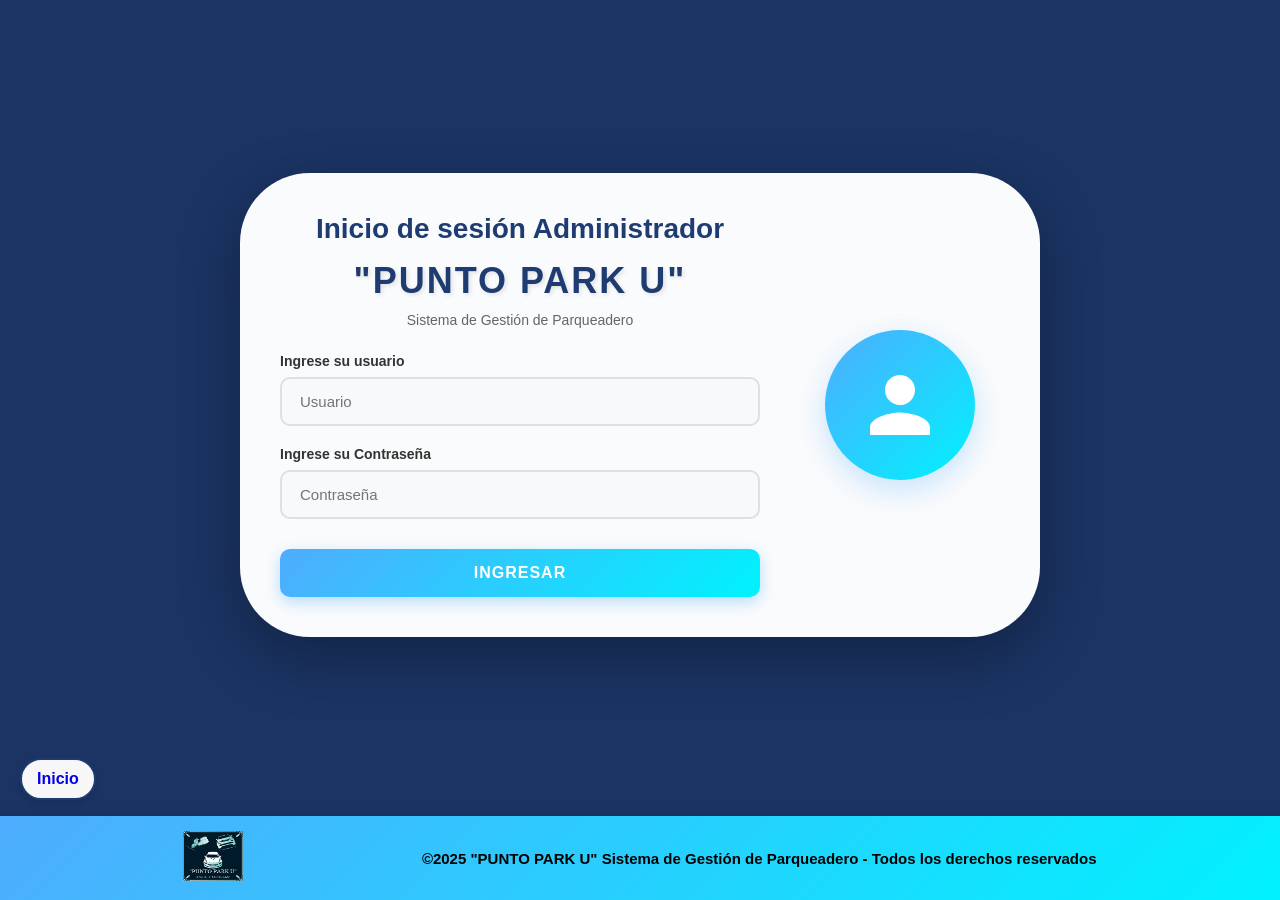
==== Administrador/Admi.html @ 43e0ed11 "Commit inicial: Estructura del proyecto Punto Park U" ====
<!doctype html>
<html lang="es">
  <head>
    <!-- Meta Información General -->
    <meta charset="UTF-8" />
    <meta name="viewport" content="width=device-width, initial-scale=1.0" />
    <!-- Título de la Página -->
    <title>Login Admi "Punto Park U"</title>
    <!-- Descripción de la Página -->
    <meta
      name="description"
      content="Aplicativo Web creado para la visualización Información de
      los usuarios de Punto Park U"
    />
    <!-- Autor de la Página -->
    <meta name="author" content="Alexander Medina & Miguel Palacio" />
    <!-- Enlaces a Estilos CSS -->
    <link rel="stylesheet" href="styles.css" />
    <script src="Admi.js"></script>
  </head>

  <body>
    <!-- Header solo visible en móviles -->
    <header class="mobile-header">
      <a href="../index.html" class="btn-back-home">Inicio</a>
    </header>
    <div class="container">
      <div class="form-section">
        <h1>Inicio de sesión Administrador</h1>
        <div class="brand-name">"PUNTO PARK U"</div>
        <p class="subtitle">Sistema de Gestión de Parqueadero</p>

        <form id="loginForm">
          <div class="form-group">
            <label for="loginUser">Ingrese su usuario</label>
            <input type="text" id="loginUser" placeholder="Usuario" required />
          </div>

          <div class="form-group">
            <label for="loginPassword">Ingrese su Contraseña</label>
            <input
              type="password"
              id="loginPassword"
              placeholder="Contraseña"
              required
            />
          </div>

          <button type="submit" class="btn btn-primary">Ingresar</button>
        </form>
      </div>

      <div class="logo-section">
        <div class="user-icon">
          <svg viewBox="0 0 24 24" xmlns="http://www.w3.org/2000/svg">
            <path
              d="M12 12c2.21 0 4-1.79 4-4s-1.79-4-4-4-4 1.79-4 4 1.79 4 4 4zm0 2c-2.67 0-8 1.34-8 4v2h16v-2c0-2.66-5.33-4-8-4z"
            />
          </svg>
        </div>
      </div>
    </div>

    <!-- Botón flotante para escritorio-->
    <div class="back-home-container">
      <a href="../index.html" class="btn-back-home">Inicio</a>
    </div>

    <footer>
      <div>
        <picture>
          <source srcset="../Images/Logo.avif" type="image/avif" />
          <source srcset="../Images/Logo.webp" type="image/webp" />
          <img
            class="logo"
            src="../Images/Logo.png"
            alt="Logo Punto Park U"
            loading="lazy"
            decoding="async"
          />
        </picture>
      </div>
      <div>
        <p>
          <strong
            >©2025 "PUNTO PARK U" Sistema de Gestión de Parqueadero - Todos los
            derechos reservados</strong
          >
        </p>
      </div>
    </footer>
  </body>
</html>
---- Administrador/styles.css ----
* {
     margin: 0;
     padding: 0;
     box-sizing: border-box;
 }

 body {
     font-family: 'Segoe UI', Tahoma, Geneva, Verdana, sans-serif;
     background-color: #264b8f;
     min-height: 100vh;
     display: flex;
     justify-content: center;
     align-items: center;
     padding: 30px 20px 120px 20px;
 }

 body::before {
     content: '';
     position: fixed;
     top: 0;
     left: 0;
     width: 100%;
     height: 100%;
     background: rgba(0, 0, 0, 0.3);
     z-index: 0;
     pointer-events: none;
 }

 .container {
     background: rgba(255, 255, 255, 0.98);
     border-radius: 70px;
     box-shadow: 0 20px 60px rgba(0, 0, 0, 0.3);
     max-width: 800px;
     width: 100%;
     padding: 40px;
     position: relative;
     z-index: 1;
     animation: slideIn 0.5s ease-out;
     display: flex;
     align-items: center;
     gap: 40px;
 }

 @keyframes slideIn {
     from {
         opacity: 0;
         transform: translateY(-30px);
     }

     to {
         opacity: 1;
         transform: translateY(0);
     }
 }

 .form-section {
     flex: 1;
     order: 1;
 }

 .logo-section {
     text-align: center;
     flex: 0 0 200px;
     order: 2;
 }

 .user-icon {
     width: 150px;
     height: 150px;
     background: linear-gradient(135deg, #4facfe 0%, #00f2fe 100%);
     border-radius: 50%;
     margin: 0 auto;
     display: flex;
     align-items: center;
     justify-content: center;
     box-shadow: 0 10px 30px rgba(79, 172, 254, 0.3);
 }

 .user-icon svg {
     width: 90px;
     height: 90px;
     fill: white;
 }

 h1 {
     color: #1e3c72;
     font-size: 28px;
     margin-bottom: 15px;
     font-weight: 700;
     text-align: center;
 }

 .brand-name {
     font-size: 36px;
     font-weight: 900;
     color: #1e3c72;
     text-shadow: 2px 2px 4px rgba(0, 0, 0, 0.1);
     letter-spacing: 2px;
     text-align: center;
     margin-bottom: 10px;
 }

 .subtitle {
     color: #666;
     font-size: 14px;
     margin-bottom: 25px;
     text-align: center;
 }

 .form-group {
     margin-bottom: 20px;
 }

 label {
     display: block;
     color: #333;
     font-weight: 600;
     margin-bottom: 8px;
     font-size: 14px;
 }

 input {
     width: 100%;
     padding: 14px 18px;
     border: 2px solid #e0e0e0;
     border-radius: 10px;
     font-size: 15px;
     transition: all 0.3s ease;
     background: #f8f9fa;
 }

 input:focus {
     outline: none;
     border-color: #4facfe;
     background: white;
     box-shadow: 0 0 0 3px rgba(79, 172, 254, 0.1);
 }

 .btn {
     width: 100%;
     padding: 15px;
     border: none;
     border-radius: 10px;
     font-size: 16px;
     font-weight: 700;
     cursor: pointer;
     transition: all 0.3s ease;
     margin-top: 10px;
     text-transform: uppercase;
     letter-spacing: 1px;
 }

 .btn-primary {
     background: linear-gradient(135deg, #4facfe 0%, #00f2fe 100%);
     color: white;
     box-shadow: 0 5px 15px rgba(79, 172, 254, 0.4);
 }

 .btn-primary:hover {
     transform: translateY(-2px);
     box-shadow: 0 8px 20px rgba(79, 172, 254, 0.5);
 }

 /* Contenedor para posicionar el botón */
 /* Ocultar header móvil por defecto */
 .mobile-header {
     display: none;
 }

 /* Contenedor del botón flotante - Pantallas grandes */
 .back-home-container {
     position: fixed;
     /* Fija el botón en la pantalla */
     bottom: 100px;
     /* 100px desde la parte inferior */
     left: 20px;
     /* 20px desde la parte izquierda */
     top: auto;
     z-index: 1000;
     /* Asegura que esté por encima de otros elementos */
 }

 /* Estilos del botón */
 .btn-back-home {
     /* Estilos base */
     display: inline-block;
     padding: 10px 15px;
     background-color: #f7f7f7;
     /* Fondo claro o blanco */
     box-shadow: 0 8px 20px rgba(79, 172, 254, 0.5);
     /* Color de texto del mismo tono que el login */
     border: 2px solid #1e3c72;
     border-radius: 50px;
     /* Bordes redondeados para estilo de píldora */
     text-decoration: none;
     /* Elimina el subrayado */
     font-weight: 600;
     transition: background-color 0.3s, color 0.3s;
     box-shadow: 0 4px 6px rgba(0, 0, 0, 0.1);
 }

 /* Efecto al pasar el ratón */
 .btn-back-home:hover {
     background: linear-gradient(135deg, #4facfe 0%, #00f2fe 100%);
     /* Invierte los colores (Fondo azul) */
     color: white;
     /* Color del texto blanco. */
     transform: translateY(-2px);
     /* Pequeño efecto de elevación */
     box-shadow: 0 6px 8px rgba(0, 0, 0, 0.15);
 }

 footer {
     position: fixed;
     bottom: 0;
     left: 0;
     width: 100%;
     display: flex;
     align-items: center;
     justify-content: space-evenly;
     gap: 15px;
     color: #000;
     padding: 15px 20px;
     background: linear-gradient(135deg, #4facfe 0%, #00f2fe 100%);
     box-shadow: 0 -2px 10px rgba(0, 0, 0, 0.1);
     z-index: 100;
 }

 .logo {
     width: 60px;
     height: 50px;
     flex-shrink: 0;
 }

 footer p {
     margin: 0;
     font-size: 15px;
     line-height: 1.4;
 }

 /* Responsive */
 @media (max-width: 768px) {
     body {
         padding: 20px 15px 100px 15px;
         padding-top: 70px;
         /* Ajuste para el header móvil */
     }

     .container {
         flex-direction: column;
         max-width: 450px;
         padding: 35px 30px;
         gap: 25px;
     }

     /* Mostrar header móvil */
     .mobile-header {
         display: block;
         position: fixed;
         top: 0;
         left: 0;
         width: 100%;
         background: transparent;
         padding: 15px;
         z-index: 1001;
     }

     /* Ocultar botón flotante en móviles */
     .back-home-container {
         display: none;
     }

     .logo-section {
         order: 1;
         flex: none;
     }

     .form-section {
         order: 2;
     }

     .user-icon {
         width: 120px;
         height: 120px;
     }

     .user-icon svg {
         width: 70px;
         height: 70px;
     }

     h1 {
         font-size: 24px;
     }

     .brand-name {
         font-size: 32px;
     }

     footer p {
         font-size: 12px;
     }

     .logo {
         width: 50px;
         height: 42px;
     }
 }

 @media (max-width: 600px) {
     body {
         padding: 20px 10px 110px 10px;
     }

     .container {
         padding: 30px 25px;
         border-radius: 40px;
     }

     h1 {
         font-size: 22px;
     }

     .brand-name {
         font-size: 28px;
     }

     .user-icon {
         width: 100px;
         height: 100px;
     }

     .user-icon svg {
         width: 60px;
         height: 60px;
     }

     footer {
         padding: 12px 15px;
         gap: 10px;
     }

     footer p {
         font-size: 11px;
     }

     .logo {
         width: 45px;
         height: 38px;
     }
 }

 @media (max-width: 450px) {
     body {
         padding: 80px 10px 130px 10px;
     }

     .mobile-header {
         padding: 12px;
     }

     /* Hacer el botón un poco más pequeño en pantallas muy pequeñas */
     .mobile-header .btn-back-home {
         padding: 8px 14px;
         font-size: 13px;
     }

     .container {
         padding: 25px 20px;
         border-radius: 30px;
     }

     h1 {
         font-size: 20px;
     }

     .brand-name {
         font-size: 24px;
     }

     .subtitle {
         font-size: 13px;
     }

     input {
         padding: 12px 15px;
         font-size: 14px;
     }

     .btn {
         padding: 13px;
         font-size: 14px;
     }

     .user-icon {
         width: 90px;
         height: 90px;
     }

     .user-icon svg {
         width: 55px;
         height: 55px;
     }

     footer {
         flex-direction: column;
         gap: 6px;
         padding: 10px;
     }

     footer p {
         font-size: 12px;
         text-align: center;
         line-height: 1.3;
         /* Mejora legibilidad */
     }

     .logo {
         width: 68px;
         height: 60px;
     }
 }
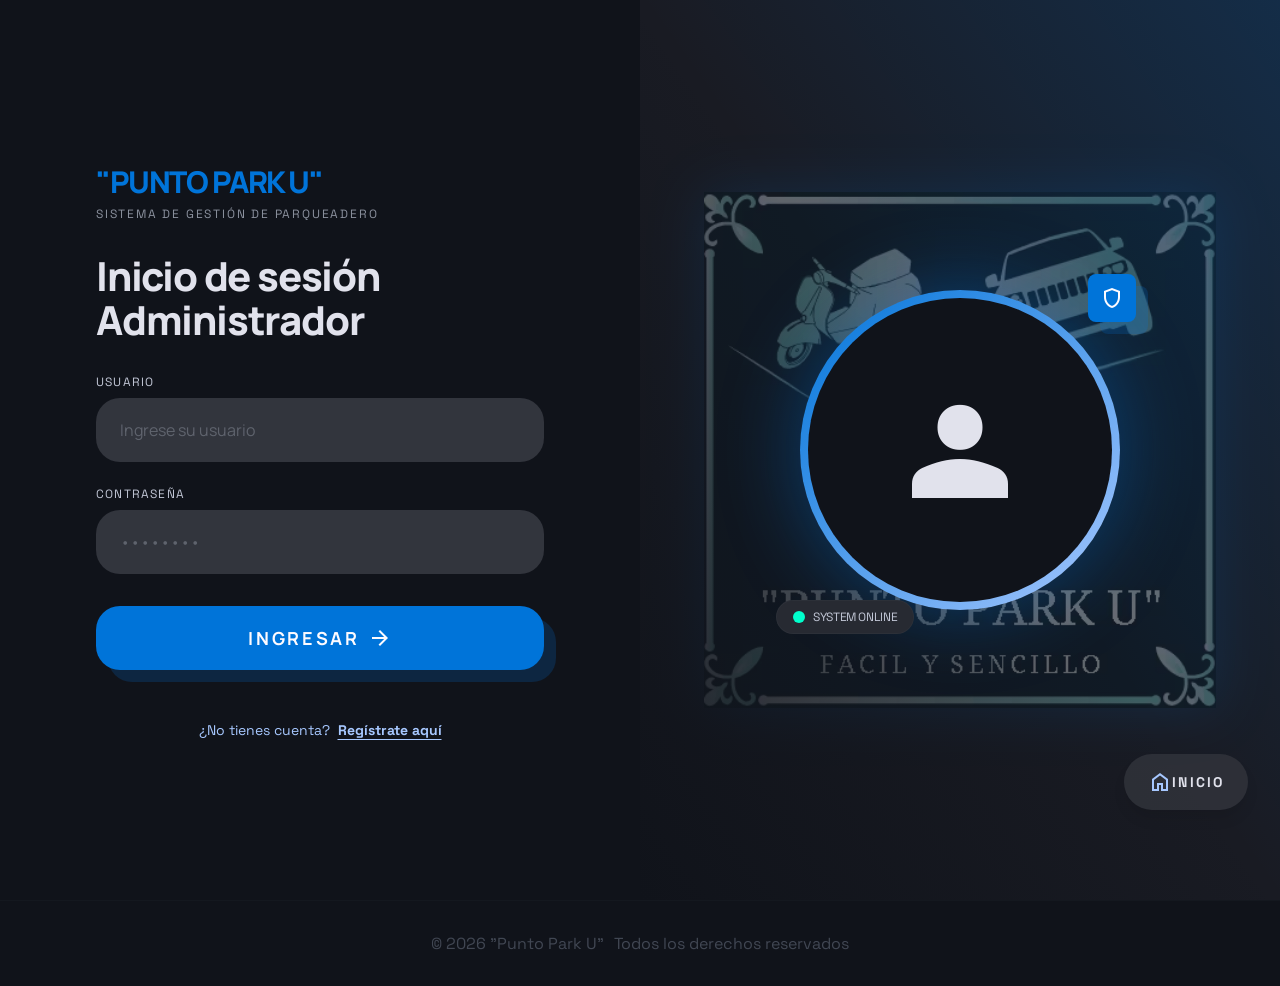
==== commit 565d3f47: "Actualización" ====
--- a/Administrador/Admi.html
+++ b/Administrador/Admi.html
@@ -1,93 +1,111 @@
-<!doctype html>
+<!DOCTYPE html>
 <html lang="es">
-  <head>
-    <!-- Meta Información General -->
-    <meta charset="UTF-8" />
-    <meta name="viewport" content="width=device-width, initial-scale=1.0" />
-    <!-- Título de la Página -->
-    <title>Login Admi "Punto Park U"</title>
-    <!-- Descripción de la Página -->
-    <meta
-      name="description"
-      content="Aplicativo Web creado para la visualización Información de
-      los usuarios de Punto Park U"
-    />
-    <!-- Autor de la Página -->
+<head>
+  <!--Meta Informacion general-->
+  <meta charset="utf-8"/>
+  <meta name="viewport" content="width=device-width, initial-scale=1.0"/>
+    <!--Titulo de pagina-->
+  <title>"PUNTO PARK U" - Login Administrador</title>
+  <!--Descripción de la pagina-->
     <meta name="author" content="Alexander Medina & Miguel Palacio" />
-    <!-- Enlaces a Estilos CSS -->
-    <link rel="stylesheet" href="styles.css" />
-    <script src="Admi.js"></script>
-  </head>
+    <meta name="description" content="Aplicativo Web creado para la visualización de Información
+   de los usuarios de Punto Park U"/>
+    <meta name="keywords" content="">
+     <!-- Seguridad -->
+    <meta http-equiv="X-Content-Type-Options" content="nosniff" />
+    <!--Enlaces y estilos-->
+  <link href="https://fonts.googleapis.com/css2?family=Manrope:wght@400;700;800&family=Space+Grotesk:wght@400;700&family=Material+Symbols+Outlined:opsz,wght,FILL,GRAD@24,400,0,0&display=swap" rel="stylesheet"/>
+   <link rel="stylesheet" href="Admi.css" />
+   <script src="Admi.js" defer> </script>
+</head>
+<body>
 
-  <body>
-    <!-- Header solo visible en móviles -->
-    <header class="mobile-header">
-      <a href="../index.html" class="btn-back-home">Inicio</a>
-    </header>
-    <div class="container">
-      <div class="form-section">
-        <h1>Inicio de sesión Administrador</h1>
-        <div class="brand-name">"PUNTO PARK U"</div>
-        <p class="subtitle">Sistema de Gestión de Parqueadero</p>
+<main>
+  <!-- LEFT: Login Form -->
+  <section class="col-form">
+    <div class="form-inner">
 
-        <form id="loginForm">
-          <div class="form-group">
-            <label for="loginUser">Ingrese su usuario</label>
-            <input type="text" id="loginUser" placeholder="Usuario" required />
-          </div>
-
-          <div class="form-group">
-            <label for="loginPassword">Ingrese su Contraseña</label>
-            <input
-              type="password"
-              id="loginPassword"
-              placeholder="Contraseña"
-              required
-            />
-          </div>
-
-          <button type="submit" class="btn btn-primary">Ingresar</button>
-        </form>
+      <div class="brand">
+        <h2>"PUNTO PARK U"</h2>
+        <p>Sistema de Gestión de Parqueadero</p>
       </div>
 
-      <div class="logo-section">
-        <div class="user-icon">
-          <svg viewBox="0 0 24 24" xmlns="http://www.w3.org/2000/svg">
-            <path
-              d="M12 12c2.21 0 4-1.79 4-4s-1.79-4-4-4-4 1.79-4 4 1.79 4 4 4zm0 2c-2.67 0-8 1.34-8 4v2h16v-2c0-2.66-5.33-4-8-4z"
-            />
-          </svg>
+      <div class="form-header">
+        <h1>Inicio de sesión Administrador</h1>
+      </div>
+
+      <form id="loginForm" onsubmit="handleLogin(event)">
+        <div class="form-fields">
+          <div class="field">
+            <label for="username">Usuario</label>
+            <input type="text" id="username" name="username" placeholder="Ingrese su usuario" required/>
+          </div>
+          <div class="field">
+            <label for="password">Contraseña</label>
+            <input type="password" id="password" name="password" placeholder="••••••••" required/>
+          </div>
+          <div class="error-msg" id="errorMsg"></div>
+          <button class="btn-submit" type="submit">
+            INGRESAR
+            <span class="material-symbols-outlined">arrow_forward</span>
+          </button>
+        </div>
+      </form>
+
+      <div class="register-link">
+        <a href="#">
+          ¿No tienes cuenta? <span>Regístrate aquí</span>
+        </a>
+      </div>
+
+    </div>
+  </section>
+
+  <!-- Visual Identity -->
+  <section class="col-visual">
+    <div class="watermark">
+  <picture style="display: contents;">
+    <source srcset="../Images/Logo.avif" type="image/avif" />
+    <source srcset="../Images/Logo.webp" type="image/webp" />
+    <img
+      src="../Images/Logo.png"
+      alt="Logo Punto Park U"
+      loading="lazy"
+      decoding="async"
+    />
+  </picture>
+</div>
+    <div class="gradient-overlay"></div>
+
+    <div class="avatar-wrapper">
+      <div class="avatar-ring">
+        <div class="avatar-inner">
+          <span class="material-symbols-outlined">person</span>
         </div>
       </div>
+      <div class="badge-shield">
+        <span class="material-symbols-outlined">shield</span>
+      </div>
+      <div class="badge-online">
+        <div class="dot-online"></div>
+        <span>System Online</span>
+      </div>
     </div>
+  </section>
+</main>
 
-    <!-- Botón flotante para escritorio-->
-    <div class="back-home-container">
-      <a href="../index.html" class="btn-back-home">Inicio</a>
-    </div>
+<!-- Home Button -->
+<a class="btn-home" href="/">
+  <span class="material-symbols-outlined home-icon">home</span>
+  <span class="home-label">Inicio</span>
+</a>
 
-    <footer>
-      <div>
-        <picture>
-          <source srcset="../Images/Logo.avif" type="image/avif" />
-          <source srcset="../Images/Logo.webp" type="image/webp" />
-          <img
-            class="logo"
-            src="../Images/Logo.png"
-            alt="Logo Punto Park U"
-            loading="lazy"
-            decoding="async"
-          />
-        </picture>
-      </div>
-      <div>
-        <p>
-          <strong
-            >©2025 "PUNTO PARK U" Sistema de Gestión de Parqueadero - Todos los
-            derechos reservados</strong
-          >
-        </p>
-      </div>
-    </footer>
-  </body>
+<!-- Footer -->
+<footer>
+    <p>
+      <span class="footer-brand">© <span id="footer-year">2026</span> "Punto Park U"</span> 
+      <span class="rights">Todos los derechos reservados</span>
+    </p> 
+</footer>
+</body>
 </html>
--- a/Administrador/Admi.css
+++ b/Administrador/Admi.css
@@ -0,0 +1,384 @@
+    :root {
+      --color-primary: #a7c8ff;
+      --color-primary-container: #0074d9;
+      --color-on-primary-container: #fdfbff;
+      --color-background: #10131a;
+      --color-surface: #10131a;
+      --color-surface-container: #1d1f27;
+      --color-surface-container-low: #191b23;
+      --color-surface-container-high: #272a32;
+      --color-surface-container-highest: #32353d;
+      --color-on-surface: #e1e2ec;
+      --color-on-surface-variant: #c1c6d5;
+      --color-outline: #8b919e;
+      --color-outline-variant: #414753;
+      --color-error: #ffb4ab;
+      --font-headline: 'Manrope', sans-serif;
+      --font-label: 'Space Grotesk', sans-serif;
+      --radius-xl: 1.5rem;
+      --radius-lg: 0.5rem;
+    }
+
+    /* ===== RESET & BASE ===== */
+    *, *::before, *::after { box-sizing: border-box; margin: 0; padding: 0; }
+
+    body {
+      background-color: var(--color-background);
+      color: var(--color-on-surface);
+      font-family: var(--font-headline);
+      min-height: 100vh;
+      display: flex;
+      flex-direction: column;
+      overflow-x: hidden;
+    }
+
+    /* ===== MAIN GRID ===== */
+    main {
+      flex: 1;
+      display: grid;
+      grid-template-columns: 1fr 1fr;
+      min-height: 100vh;
+    }
+
+    /* ===== LEFT COLUMN ===== */
+    .col-form {
+      display: flex;
+      flex-direction: column;
+      justify-content: center;
+      align-items: center;
+      padding: 3rem 4rem;
+      background-color: var(--color-surface);
+    }
+
+    .form-inner {
+      width: 100%;
+      max-width: 28rem;
+      display: flex;
+      flex-direction: column;
+      gap: 2rem;
+    }
+
+    /* Brand */
+    .brand h2 {
+      color: var(--color-primary-container);
+      font-family: var(--font-headline);
+      font-weight: 900;
+      font-size: 1.875rem;
+      letter-spacing: -0.05em;
+      text-transform: uppercase;
+    }
+    .brand p {
+      font-family: var(--font-label);
+      font-size: 0.75rem;
+      letter-spacing: 0.15em;
+      color: var(--color-outline);
+      text-transform: uppercase;
+      margin-top: 0.25rem;
+    }
+
+    /* Header */
+    .form-header h1 {
+      font-size: 2.5rem;
+      font-weight: 800;
+      letter-spacing: -0.03em;
+      color: var(--color-on-surface);
+      line-height: 1.1;
+    }
+
+    /* Form fields */
+    .field {
+      display: flex;
+      flex-direction: column;
+      gap: 0.5rem;
+    }
+    .field label {
+      font-family: var(--font-label);
+      font-size: 0.75rem;
+      letter-spacing: 0.1em;
+      text-transform: uppercase;
+      color: var(--color-on-surface-variant);
+    }
+    .field input {
+      width: 100%;
+      height: 4rem;
+      padding: 0 1.5rem;
+      background-color: var(--color-surface-container-highest);
+      border: none;
+      border-radius: var(--radius-xl);
+      color: var(--color-on-surface);
+      font-family: var(--font-headline);
+      font-size: 1rem;
+      outline: none;
+      transition: box-shadow 0.3s;
+    }
+    .field input::placeholder { color: rgba(139,145,158,0.5); }
+    .field input:focus { box-shadow: 0 0 0 2px var(--color-primary); }
+
+    .form-fields { display: flex; flex-direction: column; gap: 1.5rem; }
+
+    /* Submit button */
+    .btn-submit {
+      width: 100%;
+      height: 4rem;
+      background-color: var(--color-primary-container);
+      color: var(--color-on-primary-container);
+      font-family: var(--font-headline);
+      font-weight: 700;
+      font-size: 1.125rem;
+      border: none;
+      border-radius: var(--radius-xl);
+      box-shadow: 12px 12px 0px 0px rgba(0,116,217,0.2);
+      letter-spacing: 0.15em;
+      text-transform: uppercase;
+      cursor: pointer;
+      display: flex;
+      align-items: center;
+      justify-content: center;
+      gap: 0.5rem;
+      transition: transform 0.2s, box-shadow 0.2s;
+      margin-top: 0.5rem;
+    }
+    .btn-submit:hover { box-shadow: 8px 8px 0px 0px rgba(0,116,217,0.3); }
+    .btn-submit:active { transform: scale(0.97); box-shadow: 4px 4px 0px 0px rgba(0,116,217,0.2); }
+    .btn-submit .material-symbols-outlined { font-size: 1.5rem; }
+
+    /* Register link */
+    .register-link {
+      text-align: center;
+      padding-top: 1rem;
+    }
+    .register-link a {
+      font-family: var(--font-label);
+      font-size: 0.875rem;
+      color: var(--color-primary);
+      text-decoration: none;
+      display: inline-flex;
+      align-items: center;
+      gap: 0.5rem;
+      transition: color 0.2s;
+    }
+    .register-link a:hover { color: #d5e3ff; }
+    .register-link a span { font-weight: 700; text-decoration: underline; text-underline-offset: 4px; }
+
+    /* ===== RIGHT COLUMN ===== */
+    .col-visual {
+      position: relative;
+      display: flex;
+      align-items: center;
+      justify-content: center;
+      background-color: var(--color-surface-container-low);
+      overflow: hidden;
+      padding: 3rem 0;
+    }
+
+    /* Watermark */
+    .watermark {
+      position: absolute;
+      inset: 0;
+      z-index: 0;
+      display: flex;
+      align-items: center;
+      justify-content: center;
+      opacity: 0.35;
+      pointer-events: none;
+    }
+    
+    .watermark img {
+      width: 80%;
+     filter: drop-shadow(0 0 30px rgba(0,116,217,0.5));
+    }
+
+    /* Gradient overlay */
+    .gradient-overlay {
+      position: absolute;
+      inset: 0;
+      background: linear-gradient(to top right, var(--color-surface), transparent, rgba(0,116,217,0.2));
+    }
+
+    /* Avatar */
+    .avatar-wrapper { position: relative; z-index: 10; }
+    .avatar-ring {
+      width: 20rem;
+      height: 20rem;
+      border-radius: 9999px;
+      background: linear-gradient(135deg, #0074d9, #a7c8ff);
+      padding: 0.5rem;
+      animation: pulse-ring 2s ease-in-out infinite;
+      box-shadow: 0 0 80px rgba(0,116,217,0.4);
+    }
+    .avatar-inner {
+      width: 100%;
+      height: 100%;
+      border-radius: 9999px;
+      background-color: var(--color-surface);
+      display: flex;
+      align-items: center;
+      justify-content: center;
+    }
+    .avatar-inner .material-symbols-outlined {
+      font-size: 9rem;
+      font-variation-settings: 'FILL' 1;
+      color: var(--color-on-surface);
+    }
+
+    @keyframes pulse-ring {
+      0%, 100% { box-shadow: 0 0 80px rgba(0,116,217,0.4); }
+      50% { box-shadow: 0 0 120px rgba(0,116,217,0.6); }
+    }
+
+    /* Badge: shield */
+    .badge-shield {
+      position: absolute;
+      top: -1rem;
+      right: -1rem;
+      width: 3rem;
+      height: 3rem;
+      background-color: var(--color-primary-container);
+      border-radius: var(--radius-lg);
+      display: flex;
+      align-items: center;
+      justify-content: center;
+      box-shadow: 12px 12px 0px 0px rgba(0,116,217,0.2);
+    }
+    .badge-shield .material-symbols-outlined { color: var(--color-on-primary-container); }
+
+    /* Badge: online */
+    .badge-online {
+      position: absolute;
+      bottom: -1.5rem;
+      left: -1.5rem;
+      padding: 0.5rem 1rem;
+      background-color: var(--color-surface-container-high);
+      border-radius: var(--radius-xl);
+      display: flex;
+      align-items: center;
+      gap: 0.5rem;
+      border: 1px solid rgba(65,71,83,0.2);
+    }
+    .dot-online {
+      width: 0.75rem;
+      height: 0.75rem;
+      border-radius: 9999px;
+      background-color: #00ffcc;
+      animation: ping 1s cubic-bezier(0,0,0.2,1) infinite;
+    }
+    @keyframes ping {
+      0%, 100% { opacity: 1; transform: scale(1); }
+      50% { opacity: 0.6; transform: scale(1.3); }
+    }
+    .badge-online span {
+      font-family: var(--font-label);
+      font-size: 0.75rem;
+      letter-spacing: -0.03em;
+      text-transform: uppercase;
+      color: var(--color-on-surface-variant);
+    }
+
+    /* ===== HOME BUTTON ===== */
+  .btn-home {
+  position: fixed;
+  /* Ajusta este valor según la altura de tu footer para que no lo tape al final */
+  bottom: 90px; 
+  right: 2rem;
+  left: auto;
+  display: flex;
+  align-items: center;
+  justify-content: center;
+  background-color: rgba(50,53,61,0.8);
+  color: white;
+  padding: 1rem 1.5rem;
+  border-radius: 9999px;
+  text-decoration: none;
+  box-shadow: 0 10px 15px -3px rgba(0, 0, 0, 0.1);
+  z-index: 50;
+  transition: transform 0.2s;
+}
+
+/* En móvil, lo bajamos un poco más si el footer es pequeño */
+@media (max-width: 767px) {
+  .btn-home {
+    bottom: 110px; 
+    padding: 1rem;
+    right: 1.5rem;
+  }
+  .btn-home .home-label {
+    display: none;
+  }
+}
+    .btn-home:hover { background-color: var(--color-primary-container); }
+    .btn-home:hover .home-icon { color: var(--color-on-primary-container); }
+    .btn-home:hover .home-label { color: var(--color-on-primary-container); }
+    .home-icon { color: var(--color-primary); }
+    .home-icon.material-symbols-outlined { font-size: 1.5rem; }
+    .home-label {
+      font-family: var(--font-label);
+      font-size: 0.875rem;
+      font-weight: 700;
+      letter-spacing: 0.15em;
+      text-transform: uppercase;
+      color: var(--color-on-surface);
+    }
+
+    /* ===== FOOTER ===== */
+    footer {
+      background-color: #10131a;
+      display: flex;
+      flex-direction: column;
+      align-items: center;
+      justify-content: center;
+      gap: 1rem;
+      padding: 2rem;
+      border-top: 1px solid rgba(65,71,83,0.1);
+      z-index: 40;
+    }
+   
+    footer p {
+  display: flex;
+  text-align: center;
+  flex-wrap: wrap;
+  justify-content: center;
+  font-family: var(--font-label);
+  gap: 10px;
+  color: #414753;
+}
+
+.footer-brand, .rights {
+  white-space: nowrap; /* Esto evita que se rompan en 4 líneas */
+}
+
+
+    /* ===== ERROR MESSAGE ===== */
+    .error-msg {
+      display: none;
+      background-color: rgba(147,0,10,0.2);
+      border: 1px solid var(--color-error);
+      color: var(--color-error);
+      font-family: var(--font-label);
+      font-size: 0.875rem;
+      padding: 0.75rem 1rem;
+      border-radius: var(--radius-lg);
+      text-align: center;
+    }
+
+    /* ===== RESPONSIVE ===== */
+
+    @media (max-width: 600px) {
+  footer p {
+    flex-direction: column; /* Fuerza las 2 líneas en móvil */
+    gap: 5px;
+  }
+}
+
+    @media (min-width: 768px) {
+      .btn-home { display: flex; }
+    }
+
+    @media (max-width: 767px) {
+      main { grid-template-columns: 1fr; }
+      .col-form { padding: 3rem 1.5rem; order: 2; }
+      .col-visual { min-height: 16rem; order: 1; padding: 3rem 0; }
+      .form-header h1 { font-size: 2rem; }
+      .avatar-ring { width: 12rem; height: 12rem; }
+      .avatar-inner .material-symbols-outlined { font-size: 6rem; }
+    }
+  
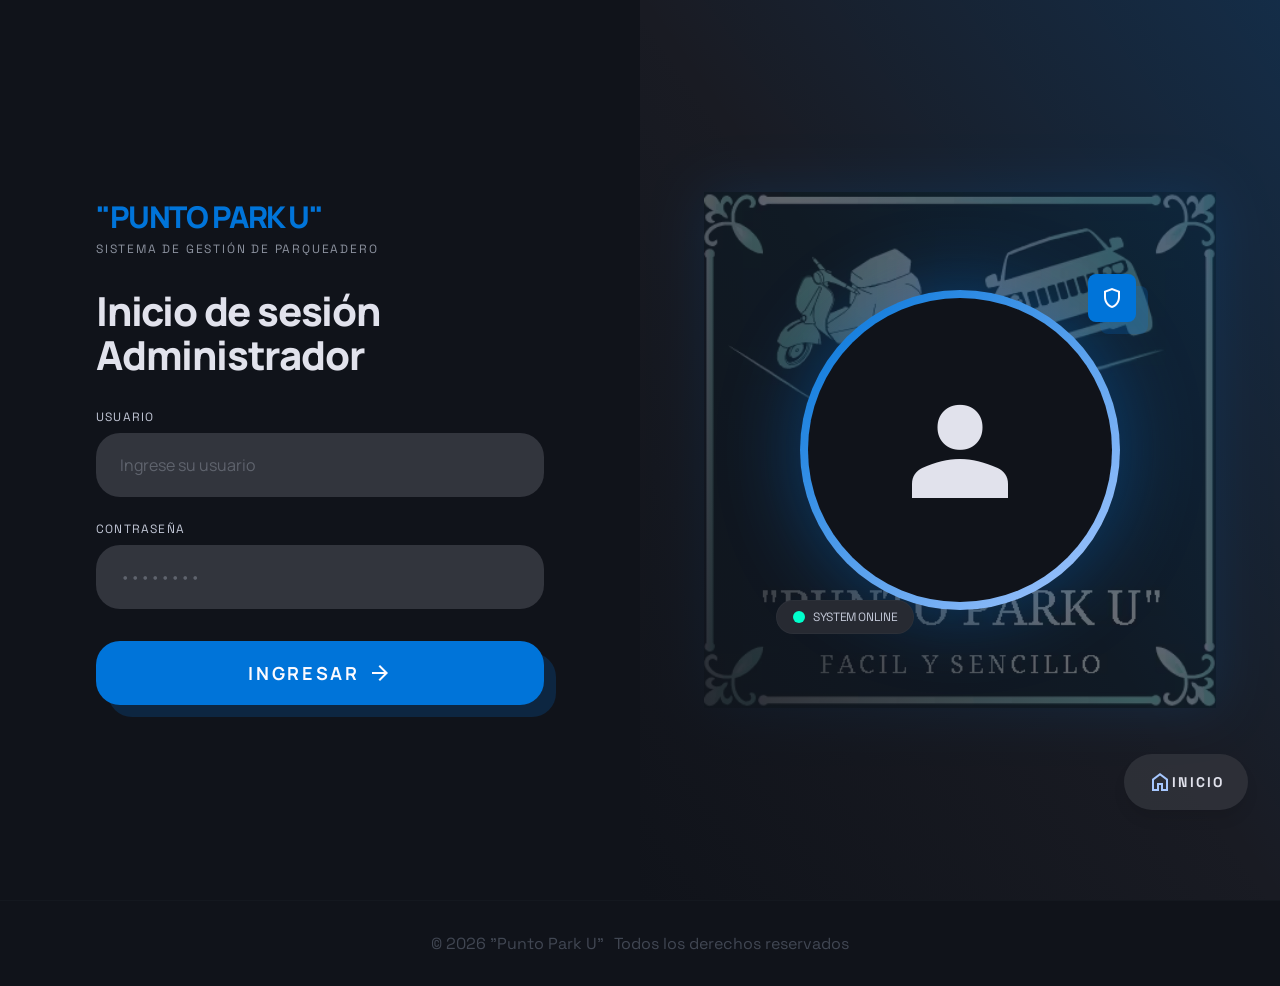
==== commit c6693506: "ajustes" ====
--- a/Administrador/Admi.html
+++ b/Administrador/Admi.html
@@ -52,12 +52,6 @@
         </div>
       </form>
 
-      <div class="register-link">
-        <a href="#">
-          ¿No tienes cuenta? <span>Regístrate aquí</span>
-        </a>
-      </div>
-
     </div>
   </section>
 
@@ -95,7 +89,7 @@
 </main>
 
 <!-- Home Button -->
-<a class="btn-home" href="/">
+<a class="btn-home" href="/index.html">
   <span class="material-symbols-outlined home-icon">home</span>
   <span class="home-label">Inicio</span>
 </a>
--- a/Administrador/Admi.css
+++ b/Administrador/Admi.css
@@ -142,24 +142,6 @@
     .btn-submit:active { transform: scale(0.97); box-shadow: 4px 4px 0px 0px rgba(0,116,217,0.2); }
     .btn-submit .material-symbols-outlined { font-size: 1.5rem; }
 
-    /* Register link */
-    .register-link {
-      text-align: center;
-      padding-top: 1rem;
-    }
-    .register-link a {
-      font-family: var(--font-label);
-      font-size: 0.875rem;
-      color: var(--color-primary);
-      text-decoration: none;
-      display: inline-flex;
-      align-items: center;
-      gap: 0.5rem;
-      transition: color 0.2s;
-    }
-    .register-link a:hover { color: #d5e3ff; }
-    .register-link a span { font-weight: 700; text-decoration: underline; text-underline-offset: 4px; }
-
     /* ===== RIGHT COLUMN ===== */
     .col-visual {
       position: relative;
